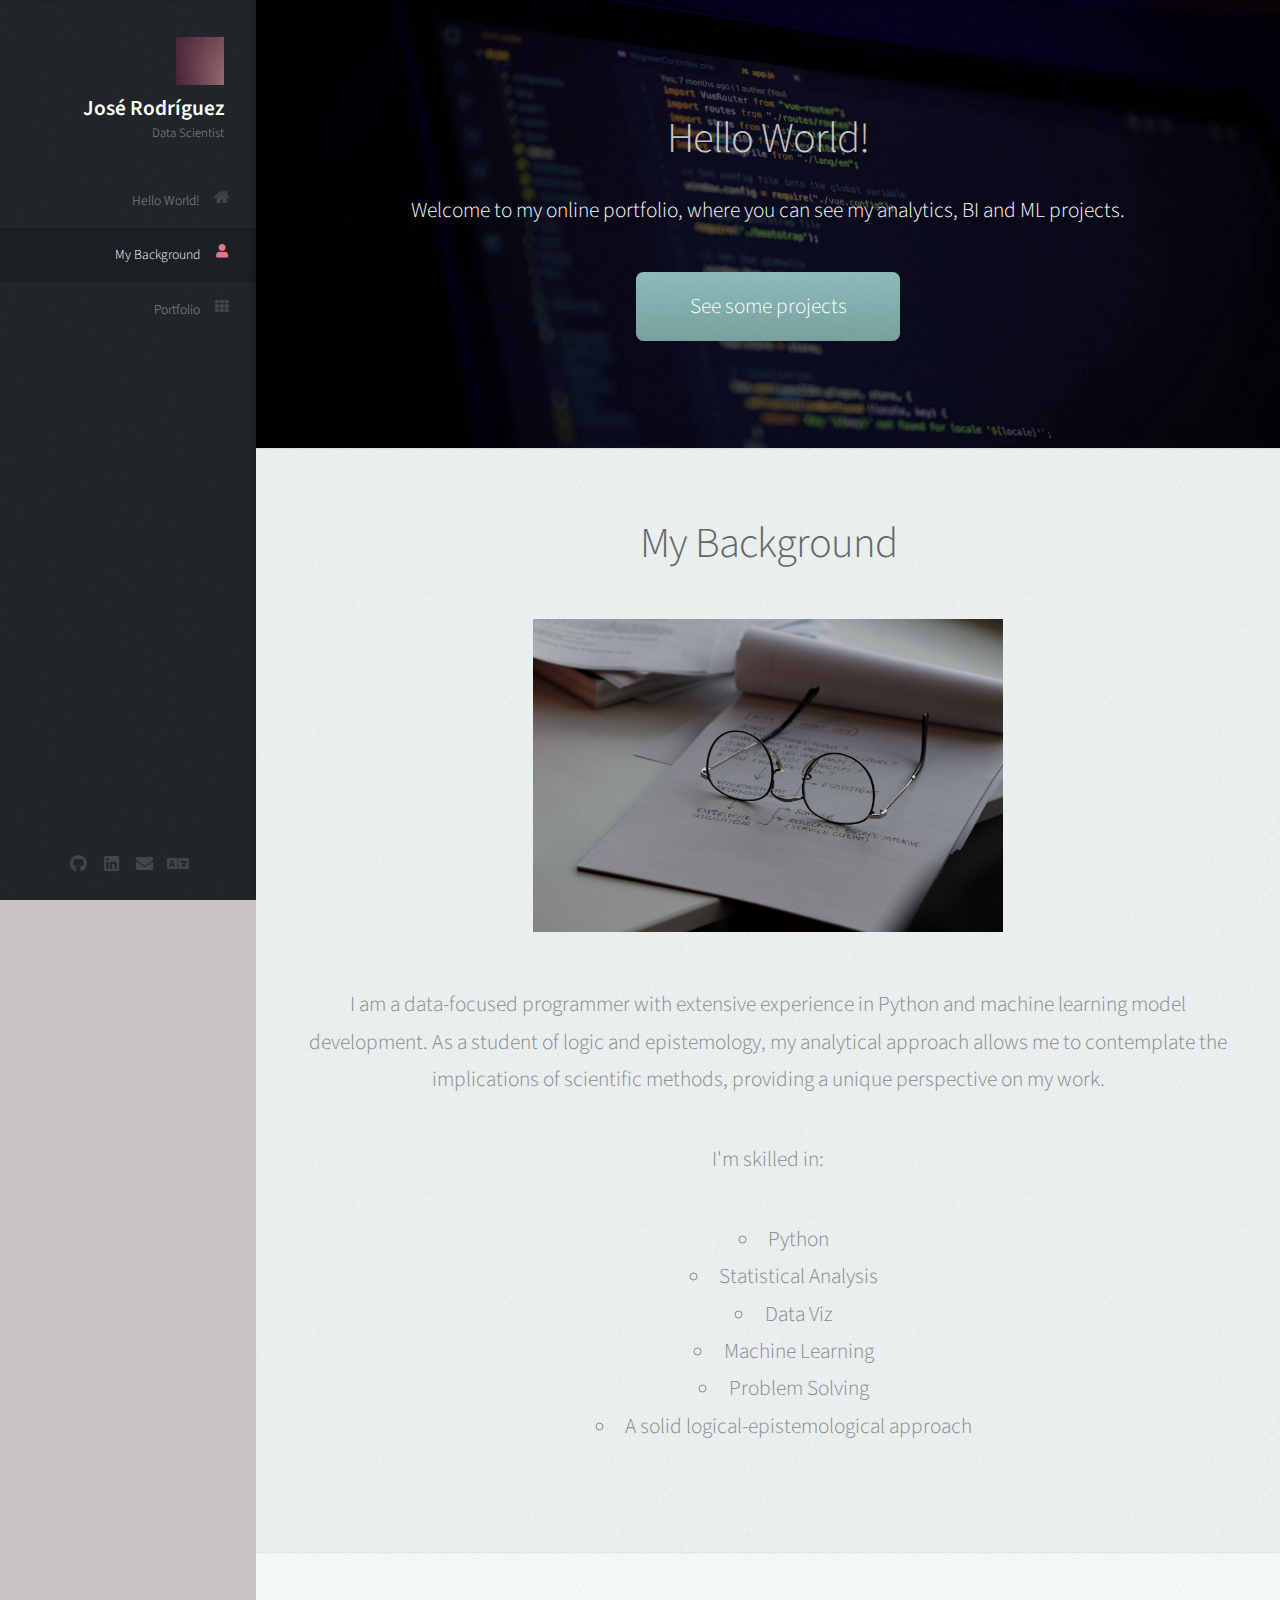
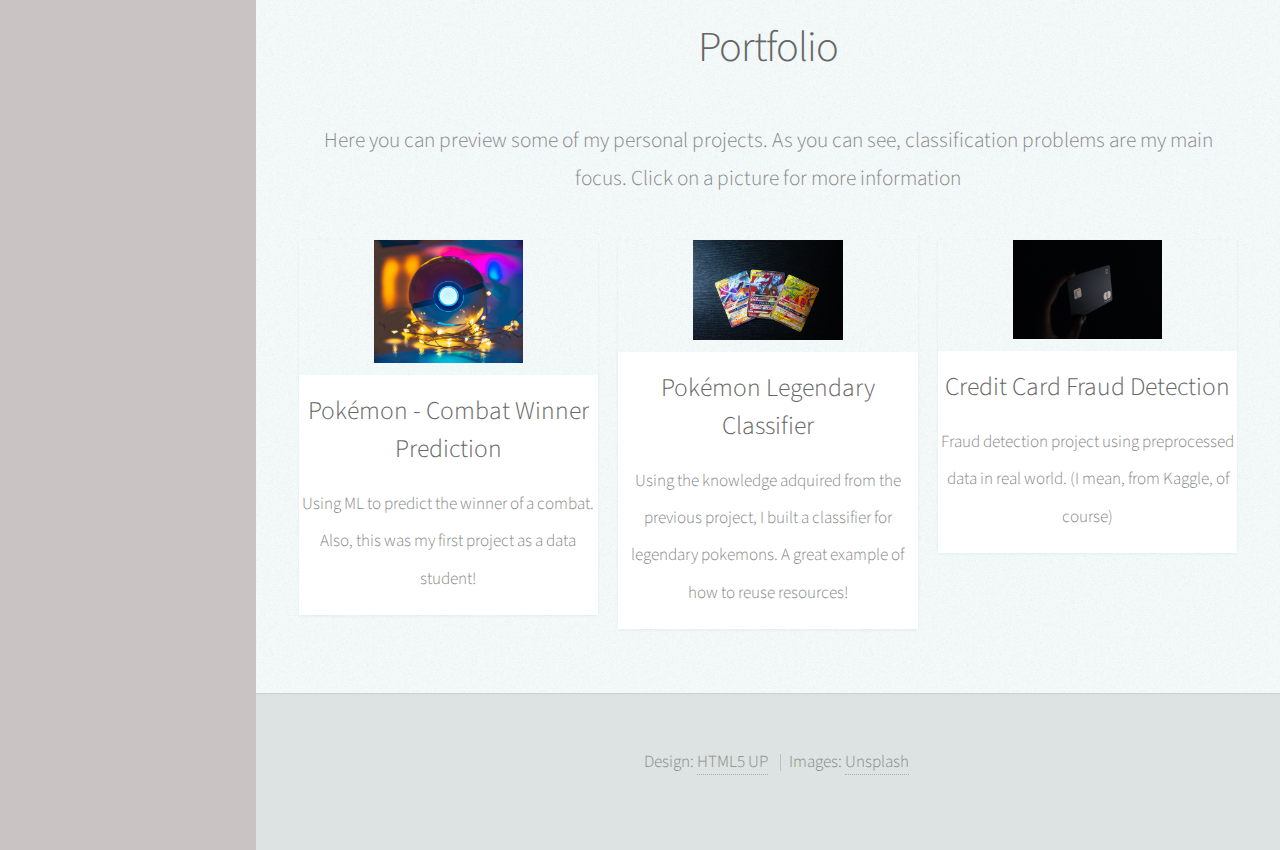
==== english.html @ ae266ce5 "Add files via upload" ====
<!DOCTYPE HTML>
<!--
	Prologue by HTML5 UP
	html5up.net | @ajlkn
	Free for personal and commercial use under the CCA 3.0 license (html5up.net/license)
-->
<html>
	<head>
		<title>My Data Science Portfolio<</title>
		<meta charset="utf-8" />
		<meta name="viewport" content="width=device-width, initial-scale=1, user-scalable=no" />
		<link rel="stylesheet" href="assets/css/main.css" />
	</head>
	<body class="is-preload">

		<!-- Header -->
			<div id="header">

				<div class="top">

					<!-- Logo -->
						<div id="logo">
							<span class="image avatar48"><img src="images/avatar.jpg" alt="" /></span>
							<h1 id="title">José Rodríguez</h1>
							<p>Data Scientist</p>
						</div>

					<!-- Nav -->
						<nav id="nav">
							<ul>
								<li><a href="#top" id="top-link"><span class="icon solid fa-home">Hello World!</span></a></li>
								<li><a href="#about" id="about-link"><span class="icon solid fa-user">My Background</span></a></li>
								<li><a href="#portfolio" id="portfolio-link"><span class="icon solid fa-th">Portfolio</span></a></li>
							</ul>
						</nav>

				</div>

				<div class="bottom">

					<!-- Social Icons -->
						<ul class="icons">
							<li><a href="https://github.com/GuntherFrager" class="icon brands fa-github"><span class="label">Github</span></a></li>
							<li><a href="https://www.linkedin.com/in/josearodriguezs/" class="icon brands fa-linkedin"><span class="label">LinkedIn</span></a></li>
							<li><a href="mailto:guntherfrager95@gmail.com" class="icon solid fa-envelope"><span class="label">Email</span></a></li>
							<li><a href="index.html" class="icon solid fa-language"><span class="label">Español</span></a></li>
						</ul>

				</div>

			</div>

		<!-- Main -->
			<div id="main">

				<!-- Intro -->
					<section id="top" class="one dark cover">
						<div class="container">

							<header>
								<h2 class="alt">Hello World!</h2>
								<p><strong>Welcome to my online portfolio, where you can see my analytics, BI and ML projects. </strong></p>
							</header>

							<footer>
								<a href="#portfolio" class="button scrolly">See some projects</a>
							</footer>

						</div>
					</section>

				<!-- About Me -->
					<section id="about" class="three">
						<div class="container">

							<header>
								<h2>My Background</h2>
							</header>

							<a href="#" class="image featured"><img src="images/pic08.jpg" alt="" /></a>

							<p>I am a data-focused programmer with extensive experience in Python and machine learning model development. As a student of logic and epistemology, my analytical approach allows me to contemplate the implications of scientific methods, providing a unique perspective on my work.</p>
							<p>I'm skilled in:</p>
							<ul>
								<li>Python</li>
								<li>Statistical Analysis</li>
								<li>Data Viz</li>
								<li>Machine Learning</li>
								<li>Problem Solving</li>
								<li>A solid logical-epistemological approach</li>
							</ul>

						</div>
					</section>

				<!-- Portfolio -->
				<section id="portfolio" class="two">
					<div class="container">

						<header>
							<h2>Portfolio</h2>
						</header>

						<p>Here you can preview some of my personal projects. As you can see, classification problems are my main focus. Click on a picture for more information</p>

						<div class="row">
							<div class="col-4 col-12-mobile">
								<article class="item">
									<a href="https://github.com/GuntherFrager/Pokemon_combat_winning_prediction/blob/main/Entrega%20final%20-%20Zelada%2C%20Caceres%20Miranda%2C%20Rodríguez%20Stabio.ipynb" class="image fit"><img src="images/pic01.jpg" alt="Combat Winner Prediction" /></a>
									<header>
										<h3><strong> Pokémon - Combat Winner Prediction</strong></h3>
										
										<p>Using ML to predict the winner of a combat. Also, this was my first project as a data student!</p>
									</header>
								</article>

							</div>
							<div class="col-4 col-12-mobile">
								<article class="item">
									<a href="https://github.com/GuntherFrager/Pokemon-Legendary_classifier/blob/main/Pokemon%20legendario%20-%20Predicción.ipynb" class="image fit"><img src="images/pic02.jpg" alt="Legendary Classifier" /></a>
									<header>
										<h3><b> Pokémon Legendary Classifier</b></h3>
										
										<p>Using the knowledge adquired from the previous project, I built a classifier for legendary pokemons. A great example of how to reuse resources!</p>
									</header>
								</article>
							</div>

							<div class="col-4 col-12-mobile">
								<article class="item">
									<a href="https://github.com/GuntherFrager/Fraud-prediction/blob/main/Fraude%20-%20Random%20Forest%20Classifier.ipynb" class="image fit"><img src="images/pic03.jpg" alt="" /></a>
									<header>
										<h3><b> Credit Card Fraud Detection</b></h3>
										
										<p>Fraud detection project using preprocessed data in real world. (I mean, from Kaggle, of course)</p>
									</header>
								</article>
							</div>
						</div>

					</div>
				</section>
				

			</div>

		<!-- Footer -->
			<div id="footer">

				<!-- Copyright -->
					<ul class="copyright">
						<li>Design: <a href="http://html5up.net">HTML5 UP</a></li>
						<li>Images: <a href="https://unsplash.com/es">Unsplash</a></li>
					</ul>

			</div>

		<!-- Scripts -->
			<script src="assets/js/jquery.min.js"></script>
			<script src="assets/js/jquery.scrolly.min.js"></script>
			<script src="assets/js/jquery.scrollex.min.js"></script>
			<script src="assets/js/browser.min.js"></script>
			<script src="assets/js/breakpoints.min.js"></script>
			<script src="assets/js/util.js"></script>
			<script src="assets/js/main.js"></script>

	</body>
</html>
---- assets/css/main.css ----
@import url("fontawesome-all.min.css");
@import url("https://fonts.googleapis.com/css?family=Source+Sans+Pro:300,300italic,400,600");

/*
	Prologue by HTML5 UP
	html5up.net | @ajlkn
	Free for personal and commercial use under the CCA 3.0 license (html5up.net/license)
*/

html, body, div, span, applet, object,
iframe, h1, h2, h3, h4, h5, h6, p, blockquote,
pre, a, abbr, acronym, address, big, cite,
code, del, dfn, em, img, ins, kbd, q, s, samp,
small, strike, strong, sub, sup, tt, var, b,
u, i, center, dl, dt, dd, ol, ul, li, fieldset,
form, label, legend, table, caption, tbody,
tfoot, thead, tr, th, td, article, aside,
canvas, details, embed, figure, figcaption,
footer, header, hgroup, menu, nav, output, ruby,
section, summary, time, mark, audio, video {
	margin: 0;
	padding: 0;
	border: 0;
	font-size: 100%;
	font: inherit;
	vertical-align: baseline;}

article, aside, details, figcaption, figure,
footer, header, hgroup, menu, nav, section {
	display: block;}

body {
	line-height: 1;
}

ol, ul {
	list-style: none;
}

blockquote, q {
	quotes: none;
}

	blockquote:before, blockquote:after, q:before, q:after {
		content: '';
		content: none;
	}

table {
	border-collapse: collapse;
	border-spacing: 0;
}

body {
	-webkit-text-size-adjust: none;
}

mark {
	background-color: transparent;
	color: inherit;
}

input::-moz-focus-inner {
	border: 0;
	padding: 0;
}

input, select, textarea {
	-moz-appearance: none;
	-webkit-appearance: none;
	-ms-appearance: none;
	appearance: none;
}

/* Basic */

	html {
		box-sizing: border-box;
	}

	*, *:before, *:after {
		box-sizing: inherit;
	}

	body {
		background: #cac3c3;
		font-family: 'Source Sans Pro', sans-serif;
		font-size: 19pt;
		font-weight: 300;
		line-height: 1.75em;
		color: #888;
	}

		body.is-preload *, body.is-preload *:before, body.is-preload *:after {
			-moz-animation: none !important;
			-webkit-animation: none !important;
			-ms-animation: none !important;
			animation: none !important;
			-moz-transition: none !important;
			-webkit-transition: none !important;
			-ms-transition: none !important;
			transition: none !important;
		}

	input, textarea, select {
		font-family: 'Source Sans Pro', sans-serif;
		font-size: 19pt;
		font-weight: 300;
		line-height: 1.75em;
		color: #888;
	}

	h1, h2, h3, h4, h5, h6 {
		font-weight: 300;
		color: #666;
		line-height: 1.5em;
	}

	h1 a, h2 a, h3 a, h4 a, h5 a, h6 a {
		color: inherit;
		text-decoration: none;
	}

		h1 a strong, h2 a strong, h3 a strong, h4 a strong, h5 a strong, h6 a strong {
			color: #333;
		}

	h2 {
		font-size: 2em;
		letter-spacing: -1px;
	}

		h2.alt {
			color: #888;
		}

			h2.alt strong {
				color: #666;
			}

	h3 {
		font-size: 1.5em;
	}

	header {
		margin: 0 0 2em 0;
	}

		header > p {
			margin: 1em 0 0 0;
		}

	footer {
		margin: 2em 0 0 0;
	}

	strong, b {
		font-weight: 300;
		color: #666;
	}

	em, i {
		font-style: italic;
	}

	a {
		text-decoration: none;
		color: inherit;
		border-bottom: dotted 1px rgba(128, 128, 128, 0.5);
		-moz-transition: color 0.35s ease-in-out, border-bottom-color 0.35s ease-in-out;
		-webkit-transition: color 0.35s ease-in-out, border-bottom-color 0.35s ease-in-out;
		-ms-transition: color 0.35s ease-in-out, border-bottom-color 0.35s ease-in-out;
		transition: color 0.35s ease-in-out, border-bottom-color 0.35s ease-in-out;
		outline: 0;
	}

		a:hover {
			color: #E27689;
			border-bottom-color: rgba(255, 255, 255, 0);
		}

	sub {
		position: relative;
		top: 0.5em;
		font-size: 0.8em;
	}

	sup {
		position: relative;
		top: -0.5em;
		font-size: 0.8em;
	}

	hr {
		border: 0;
		border-top: solid 1px #ddd;
	}

	blockquote {
		border-left: solid 0.5em #ddd;
		padding: 1em 0 1em 2em;
		font-style: italic;
	}

	p, ul, ol, dl, table {
		margin-bottom: 2em;
	}

	br.clear {
		clear: both;
	}

/* Container */

	.container {
		margin: 0 auto;
		max-width: 100%;
		width: 1400px;
	}

		@media screen and (min-width: 961px) and (max-width: 1880px) {

			.container {
				width: 1200px;
			}

		}

		@media screen and (min-width: 961px) and (max-width: 1620px) {

			.container {
				width: 960px;
			}

		}

		@media screen and (min-width: 961px) and (max-width: 1320px) {

			.container {
				width: 100%;
			}

		}

		@media screen and (max-width: 960px) {

			.container {
				width: 100%;
			}

		}

		@media screen and (max-width: 736px) {

			.container {
				width: 100%;
			}

		}

/* Row */

	.row {
		display: flex;
		flex-wrap: wrap;
		box-sizing: border-box;
		align-items: stretch;
	}

		.row > * {
			box-sizing: border-box;
		}

		.row.gtr-uniform > * > :last-child {
			margin-bottom: 0;
		}

		.row.aln-left {
			justify-content: flex-start;
		}

		.row.aln-center {
			justify-content: center;
		}

		.row.aln-right {
			justify-content: flex-end;
		}

		.row.aln-top {
			align-items: flex-start;
		}

		.row.aln-middle {
			align-items: center;
		}

		.row.aln-bottom {
			align-items: flex-end;
		}

		.row > .imp {
			order: -1;
		}

		.row > .col-1 {
			width: 8.33333%;
		}

		.row > .off-1 {
			margin-left: 8.33333%;
		}

		.row > .col-2 {
			width: 16.66667%;
		}

		.row > .off-2 {
			margin-left: 16.66667%;
		}

		.row > .col-3 {
			width: 25%;
		}

		.row > .off-3 {
			margin-left: 25%;
		}

		.row > .col-4 {
			width: 33.33333%;
		}

		.row > .off-4 {
			margin-left: 33.33333%;
		}

		.row > .col-5 {
			width: 41.66667%;
		}

		.row > .off-5 {
			margin-left: 41.66667%;
		}

		.row > .col-6 {
			width: 50%;
		}

		.row > .off-6 {
			margin-left: 50%;
		}

		.row > .col-7 {
			width: 58.33333%;
		}

		.row > .off-7 {
			margin-left: 58.33333%;
		}

		.row > .col-8 {
			width: 66.66667%;
		}

		.row > .off-8 {
			margin-left: 66.66667%;
		}

		.row > .col-9 {
			width: 75%;
		}

		.row > .off-9 {
			margin-left: 75%;
		}

		.row > .col-10 {
			width: 83.33333%;
		}

		.row > .off-10 {
			margin-left: 83.33333%;
		}

		.row > .col-11 {
			width: 91.66667%;
		}

		.row > .off-11 {
			margin-left: 91.66667%;
		}

		.row > .col-12 {
			width: 100%;
		}

		.row > .off-12 {
			margin-left: 100%;
		}

		.row.gtr-0 {
			margin-top: 0px;
			margin-left: 0px;
		}

			.row.gtr-0 > * {
				padding: 0px 0 0 0px;
			}

			.row.gtr-0.gtr-uniform {
				margin-top: 0px;
			}

				.row.gtr-0.gtr-uniform > * {
					padding-top: 0px;
				}

		.row.gtr-25 {
			margin-top: -10px;
			margin-left: -10px;
		}

			.row.gtr-25 > * {
				padding: 10px 0 0 10px;
			}

			.row.gtr-25.gtr-uniform {
				margin-top: -10px;
			}

				.row.gtr-25.gtr-uniform > * {
					padding-top: 10px;
				}

		.row.gtr-50 {
			margin-top: -20px;
			margin-left: -20px;
		}

			.row.gtr-50 > * {
				padding: 20px 0 0 20px;
			}

			.row.gtr-50.gtr-uniform {
				margin-top: -20px;
			}

				.row.gtr-50.gtr-uniform > * {
					padding-top: 20px;
				}

		.row {
			margin-top: -40px;
			margin-left: -40px;
		}

			.row > * {
				padding: 40px 0 0 40px;
			}

			.row.gtr-uniform {
				margin-top: -40px;
			}

				.row.gtr-uniform > * {
					padding-top: 40px;
				}

		.row.gtr-150 {
			margin-top: -60px;
			margin-left: -60px;
		}

			.row.gtr-150 > * {
				padding: 60px 0 0 60px;
			}

			.row.gtr-150.gtr-uniform {
				margin-top: -60px;
			}

				.row.gtr-150.gtr-uniform > * {
					padding-top: 60px;
				}

		.row.gtr-200 {
			margin-top: -80px;
			margin-left: -80px;
		}

			.row.gtr-200 > * {
				padding: 80px 0 0 80px;
			}

			.row.gtr-200.gtr-uniform {
				margin-top: -80px;
			}

				.row.gtr-200.gtr-uniform > * {
					padding-top: 80px;
				}

		@media screen and (min-width: 961px) and (max-width: 1880px) {

			.row {
				display: flex;
				flex-wrap: wrap;
				box-sizing: border-box;
				align-items: stretch;
			}

				.row > * {
					box-sizing: border-box;
				}

				.row.gtr-uniform > * > :last-child {
					margin-bottom: 0;
				}

				.row.aln-left {
					justify-content: flex-start;
				}

				.row.aln-center {
					justify-content: center;
				}

				.row.aln-right {
					justify-content: flex-end;
				}

				.row.aln-top {
					align-items: flex-start;
				}

				.row.aln-middle {
					align-items: center;
				}

				.row.aln-bottom {
					align-items: flex-end;
				}

				.row > .imp-wide {
					order: -1;
				}

				.row > .col-1-wide {
					width: 8.33333%;
				}

				.row > .off-1-wide {
					margin-left: 8.33333%;
				}

				.row > .col-2-wide {
					width: 16.66667%;
				}

				.row > .off-2-wide {
					margin-left: 16.66667%;
				}

				.row > .col-3-wide {
					width: 25%;
				}

				.row > .off-3-wide {
					margin-left: 25%;
				}

				.row > .col-4-wide {
					width: 33.33333%;
				}

				.row > .off-4-wide {
					margin-left: 33.33333%;
				}

				.row > .col-5-wide {
					width: 41.66667%;
				}

				.row > .off-5-wide {
					margin-left: 41.66667%;
				}

				.row > .col-6-wide {
					width: 50%;
				}

				.row > .off-6-wide {
					margin-left: 50%;
				}

				.row > .col-7-wide {
					width: 58.33333%;
				}

				.row > .off-7-wide {
					margin-left: 58.33333%;
				}

				.row > .col-8-wide {
					width: 66.66667%;
				}

				.row > .off-8-wide {
					margin-left: 66.66667%;
				}

				.row > .col-9-wide {
					width: 75%;
				}

				.row > .off-9-wide {
					margin-left: 75%;
				}

				.row > .col-10-wide {
					width: 83.33333%;
				}

				.row > .off-10-wide {
					margin-left: 83.33333%;
				}

				.row > .col-11-wide {
					width: 91.66667%;
				}

				.row > .off-11-wide {
					margin-left: 91.66667%;
				}

				.row > .col-12-wide {
					width: 100%;
				}

				.row > .off-12-wide {
					margin-left: 100%;
				}

				.row.gtr-0 {
					margin-top: 0px;
					margin-left: 0px;
				}

					.row.gtr-0 > * {
						padding: 0px 0 0 0px;
					}

					.row.gtr-0.gtr-uniform {
						margin-top: 0px;
					}

						.row.gtr-0.gtr-uniform > * {
							padding-top: 0px;
						}

				.row.gtr-25 {
					margin-top: -10px;
					margin-left: -10px;
				}

					.row.gtr-25 > * {
						padding: 10px 0 0 10px;
					}

					.row.gtr-25.gtr-uniform {
						margin-top: -10px;
					}

						.row.gtr-25.gtr-uniform > * {
							padding-top: 10px;
						}

				.row.gtr-50 {
					margin-top: -20px;
					margin-left: -20px;
				}

					.row.gtr-50 > * {
						padding: 20px 0 0 20px;
					}

					.row.gtr-50.gtr-uniform {
						margin-top: -20px;
					}

						.row.gtr-50.gtr-uniform > * {
							padding-top: 20px;
						}

				.row {
					margin-top: -40px;
					margin-left: -40px;
				}

					.row > * {
						padding: 40px 0 0 40px;
					}

					.row.gtr-uniform {
						margin-top: -40px;
					}

						.row.gtr-uniform > * {
							padding-top: 40px;
						}

				.row.gtr-150 {
					margin-top: -60px;
					margin-left: -60px;
				}

					.row.gtr-150 > * {
						padding: 60px 0 0 60px;
					}

					.row.gtr-150.gtr-uniform {
						margin-top: -60px;
					}

						.row.gtr-150.gtr-uniform > * {
							padding-top: 60px;
						}

				.row.gtr-200 {
					margin-top: -80px;
					margin-left: -80px;
				}

					.row.gtr-200 > * {
						padding: 80px 0 0 80px;
					}

					.row.gtr-200.gtr-uniform {
						margin-top: -80px;
					}

						.row.gtr-200.gtr-uniform > * {
							padding-top: 80px;
						}

		}

		@media screen and (min-width: 961px) and (max-width: 1620px) {

			.row {
				display: flex;
				flex-wrap: wrap;
				box-sizing: border-box;
				align-items: stretch;
			}

				.row > * {
					box-sizing: border-box;
				}

				.row.gtr-uniform > * > :last-child {
					margin-bottom: 0;
				}

				.row.aln-left {
					justify-content: flex-start;
				}

				.row.aln-center {
					justify-content: center;
				}

				.row.aln-right {
					justify-content: flex-end;
				}

				.row.aln-top {
					align-items: flex-start;
				}

				.row.aln-middle {
					align-items: center;
				}

				.row.aln-bottom {
					align-items: flex-end;
				}

				.row > .imp-normal {
					order: -1;
				}

				.row > .col-1-normal {
					width: 8.33333%;
				}

				.row > .off-1-normal {
					margin-left: 8.33333%;
				}

				.row > .col-2-normal {
					width: 16.66667%;
				}

				.row > .off-2-normal {
					margin-left: 16.66667%;
				}

				.row > .col-3-normal {
					width: 25%;
				}

				.row > .off-3-normal {
					margin-left: 25%;
				}

				.row > .col-4-normal {
					width: 33.33333%;
				}

				.row > .off-4-normal {
					margin-left: 33.33333%;
				}

				.row > .col-5-normal {
					width: 41.66667%;
				}

				.row > .off-5-normal {
					margin-left: 41.66667%;
				}

				.row > .col-6-normal {
					width: 50%;
				}

				.row > .off-6-normal {
					margin-left: 50%;
				}

				.row > .col-7-normal {
					width: 58.33333%;
				}

				.row > .off-7-normal {
					margin-left: 58.33333%;
				}

				.row > .col-8-normal {
					width: 66.66667%;
				}

				.row > .off-8-normal {
					margin-left: 66.66667%;
				}

				.row > .col-9-normal {
					width: 75%;
				}

				.row > .off-9-normal {
					margin-left: 75%;
				}

				.row > .col-10-normal {
					width: 83.33333%;
				}

				.row > .off-10-normal {
					margin-left: 83.33333%;
				}

				.row > .col-11-normal {
					width: 91.66667%;
				}

				.row > .off-11-normal {
					margin-left: 91.66667%;
				}

				.row > .col-12-normal {
					width: 100%;
				}

				.row > .off-12-normal {
					margin-left: 100%;
				}

				.row.gtr-0 {
					margin-top: 0px;
					margin-left: 0px;
				}

					.row.gtr-0 > * {
						padding: 0px 0 0 0px;
					}

					.row.gtr-0.gtr-uniform {
						margin-top: 0px;
					}

						.row.gtr-0.gtr-uniform > * {
							padding-top: 0px;
						}

				.row.gtr-25 {
					margin-top: -10px;
					margin-left: -10px;
				}

					.row.gtr-25 > * {
						padding: 10px 0 0 10px;
					}

					.row.gtr-25.gtr-uniform {
						margin-top: -10px;
					}

						.row.gtr-25.gtr-uniform > * {
							padding-top: 10px;
						}

				.row.gtr-50 {
					margin-top: -20px;
					margin-left: -20px;
				}

					.row.gtr-50 > * {
						padding: 20px 0 0 20px;
					}

					.row.gtr-50.gtr-uniform {
						margin-top: -20px;
					}

						.row.gtr-50.gtr-uniform > * {
							padding-top: 20px;
						}

				.row {
					margin-top: -40px;
					margin-left: -40px;
				}

					.row > * {
						padding: 40px 0 0 40px;
					}

					.row.gtr-uniform {
						margin-top: -40px;
					}

						.row.gtr-uniform > * {
							padding-top: 40px;
						}

				.row.gtr-150 {
					margin-top: -60px;
					margin-left: -60px;
				}

					.row.gtr-150 > * {
						padding: 60px 0 0 60px;
					}

					.row.gtr-150.gtr-uniform {
						margin-top: -60px;
					}

						.row.gtr-150.gtr-uniform > * {
							padding-top: 60px;
						}

				.row.gtr-200 {
					margin-top: -80px;
					margin-left: -80px;
				}

					.row.gtr-200 > * {
						padding: 80px 0 0 80px;
					}

					.row.gtr-200.gtr-uniform {
						margin-top: -80px;
					}

						.row.gtr-200.gtr-uniform > * {
							padding-top: 80px;
						}

		}

		@media screen and (min-width: 961px) and (max-width: 1320px) {

			.row {
				display: flex;
				flex-wrap: wrap;
				box-sizing: border-box;
				align-items: stretch;
			}

				.row > * {
					box-sizing: border-box;
				}

				.row.gtr-uniform > * > :last-child {
					margin-bottom: 0;
				}

				.row.aln-left {
					justify-content: flex-start;
				}

				.row.aln-center {
					justify-content: center;
				}

				.row.aln-right {
					justify-content: flex-end;
				}

				.row.aln-top {
					align-items: flex-start;
				}

				.row.aln-middle {
					align-items: center;
				}

				.row.aln-bottom {
					align-items: flex-end;
				}

				.row > .imp-narrow {
					order: -1;
				}

				.row > .col-1-narrow {
					width: 8.33333%;
				}

				.row > .off-1-narrow {
					margin-left: 8.33333%;
				}

				.row > .col-2-narrow {
					width: 16.66667%;
				}

				.row > .off-2-narrow {
					margin-left: 16.66667%;
				}

				.row > .col-3-narrow {
					width: 25%;
				}

				.row > .off-3-narrow {
					margin-left: 25%;
				}

				.row > .col-4-narrow {
					width: 33.33333%;
				}

				.row > .off-4-narrow {
					margin-left: 33.33333%;
				}

				.row > .col-5-narrow {
					width: 41.66667%;
				}

				.row > .off-5-narrow {
					margin-left: 41.66667%;
				}

				.row > .col-6-narrow {
					width: 50%;
				}

				.row > .off-6-narrow {
					margin-left: 50%;
				}

				.row > .col-7-narrow {
					width: 58.33333%;
				}

				.row > .off-7-narrow {
					margin-left: 58.33333%;
				}

				.row > .col-8-narrow {
					width: 66.66667%;
				}

				.row > .off-8-narrow {
					margin-left: 66.66667%;
				}

				.row > .col-9-narrow {
					width: 75%;
				}

				.row > .off-9-narrow {
					margin-left: 75%;
				}

				.row > .col-10-narrow {
					width: 83.33333%;
				}

				.row > .off-10-narrow {
					margin-left: 83.33333%;
				}

				.row > .col-11-narrow {
					width: 91.66667%;
				}

				.row > .off-11-narrow {
					margin-left: 91.66667%;
				}

				.row > .col-12-narrow {
					width: 100%;
				}

				.row > .off-12-narrow {
					margin-left: 100%;
				}

				.row.gtr-0 {
					margin-top: 0px;
					margin-left: 0px;
				}

					.row.gtr-0 > * {
						padding: 0px 0 0 0px;
					}

					.row.gtr-0.gtr-uniform {
						margin-top: 0px;
					}

						.row.gtr-0.gtr-uniform > * {
							padding-top: 0px;
						}

				.row.gtr-25 {
					margin-top: -5px;
					margin-left: -5px;
				}

					.row.gtr-25 > * {
						padding: 5px 0 0 5px;
					}

					.row.gtr-25.gtr-uniform {
						margin-top: -5px;
					}

						.row.gtr-25.gtr-uniform > * {
							padding-top: 5px;
						}

				.row.gtr-50 {
					margin-top: -10px;
					margin-left: -10px;
				}

					.row.gtr-50 > * {
						padding: 10px 0 0 10px;
					}

					.row.gtr-50.gtr-uniform {
						margin-top: -10px;
					}

						.row.gtr-50.gtr-uniform > * {
							padding-top: 10px;
						}

				.row {
					margin-top: -20px;
					margin-left: -20px;
				}

					.row > * {
						padding: 20px 0 0 20px;
					}

					.row.gtr-uniform {
						margin-top: -20px;
					}

						.row.gtr-uniform > * {
							padding-top: 20px;
						}

				.row.gtr-150 {
					margin-top: -30px;
					margin-left: -30px;
				}

					.row.gtr-150 > * {
						padding: 30px 0 0 30px;
					}

					.row.gtr-150.gtr-uniform {
						margin-top: -30px;
					}

						.row.gtr-150.gtr-uniform > * {
							padding-top: 30px;
						}

				.row.gtr-200 {
					margin-top: -40px;
					margin-left: -40px;
				}

					.row.gtr-200 > * {
						padding: 40px 0 0 40px;
					}

					.row.gtr-200.gtr-uniform {
						margin-top: -40px;
					}

						.row.gtr-200.gtr-uniform > * {
							padding-top: 40px;
						}

		}

		@media screen and (max-width: 960px) {

			.row {
				display: flex;
				flex-wrap: wrap;
				box-sizing: border-box;
				align-items: stretch;
			}

				.row > * {
					box-sizing: border-box;
				}

				.row.gtr-uniform > * > :last-child {
					margin-bottom: 0;
				}

				.row.aln-left {
					justify-content: flex-start;
				}

				.row.aln-center {
					justify-content: center;
				}

				.row.aln-right {
					justify-content: flex-end;
				}

				.row.aln-top {
					align-items: flex-start;
				}

				.row.aln-middle {
					align-items: center;
				}

				.row.aln-bottom {
					align-items: flex-end;
				}

				.row > .imp-narrower {
					order: -1;
				}

				.row > .col-1-narrower {
					width: 8.33333%;
				}

				.row > .off-1-narrower {
					margin-left: 8.33333%;
				}

				.row > .col-2-narrower {
					width: 16.66667%;
				}

				.row > .off-2-narrower {
					margin-left: 16.66667%;
				}

				.row > .col-3-narrower {
					width: 25%;
				}

				.row > .off-3-narrower {
					margin-left: 25%;
				}

				.row > .col-4-narrower {
					width: 33.33333%;
				}

				.row > .off-4-narrower {
					margin-left: 33.33333%;
				}

				.row > .col-5-narrower {
					width: 41.66667%;
				}

				.row > .off-5-narrower {
					margin-left: 41.66667%;
				}

				.row > .col-6-narrower {
					width: 50%;
				}

				.row > .off-6-narrower {
					margin-left: 50%;
				}

				.row > .col-7-narrower {
					width: 58.33333%;
				}

				.row > .off-7-narrower {
					margin-left: 58.33333%;
				}

				.row > .col-8-narrower {
					width: 66.66667%;
				}

				.row > .off-8-narrower {
					margin-left: 66.66667%;
				}

				.row > .col-9-narrower {
					width: 75%;
				}

				.row > .off-9-narrower {
					margin-left: 75%;
				}

				.row > .col-10-narrower {
					width: 83.33333%;
				}

				.row > .off-10-narrower {
					margin-left: 83.33333%;
				}

				.row > .col-11-narrower {
					width: 91.66667%;
				}

				.row > .off-11-narrower {
					margin-left: 91.66667%;
				}

				.row > .col-12-narrower {
					width: 100%;
				}

				.row > .off-12-narrower {
					margin-left: 100%;
				}

				.row.gtr-0 {
					margin-top: 0px;
					margin-left: 0px;
				}

					.row.gtr-0 > * {
						padding: 0px 0 0 0px;
					}

					.row.gtr-0.gtr-uniform {
						margin-top: 0px;
					}

						.row.gtr-0.gtr-uniform > * {
							padding-top: 0px;
						}

				.row.gtr-25 {
					margin-top: -5px;
					margin-left: -5px;
				}

					.row.gtr-25 > * {
						padding: 5px 0 0 5px;
					}

					.row.gtr-25.gtr-uniform {
						margin-top: -5px;
					}

						.row.gtr-25.gtr-uniform > * {
							padding-top: 5px;
						}

				.row.gtr-50 {
					margin-top: -10px;
					margin-left: -10px;
				}

					.row.gtr-50 > * {
						padding: 10px 0 0 10px;
					}

					.row.gtr-50.gtr-uniform {
						margin-top: -10px;
					}

						.row.gtr-50.gtr-uniform > * {
							padding-top: 10px;
						}

				.row {
					margin-top: -20px;
					margin-left: -20px;
				}

					.row > * {
						padding: 20px 0 0 20px;
					}

					.row.gtr-uniform {
						margin-top: -20px;
					}

						.row.gtr-uniform > * {
							padding-top: 20px;
						}

				.row.gtr-150 {
					margin-top: -30px;
					margin-left: -30px;
				}

					.row.gtr-150 > * {
						padding: 30px 0 0 30px;
					}

					.row.gtr-150.gtr-uniform {
						margin-top: -30px;
					}

						.row.gtr-150.gtr-uniform > * {
							padding-top: 30px;
						}

				.row.gtr-200 {
					margin-top: -40px;
					margin-left: -40px;
				}

					.row.gtr-200 > * {
						padding: 40px 0 0 40px;
					}

					.row.gtr-200.gtr-uniform {
						margin-top: -40px;
					}

						.row.gtr-200.gtr-uniform > * {
							padding-top: 40px;
						}

		}

		@media screen and (max-width: 736px) {

			.row {
				display: flex;
				flex-wrap: wrap;
				box-sizing: border-box;
				align-items: stretch;
			}

				.row > * {
					box-sizing: border-box;
				}

				.row.gtr-uniform > * > :last-child {
					margin-bottom: 0;
				}

				.row.aln-left {
					justify-content: flex-start;
				}

				.row.aln-center {
					justify-content: center;
				}

				.row.aln-right {
					justify-content: flex-end;
				}

				.row.aln-top {
					align-items: flex-start;
				}

				.row.aln-middle {
					align-items: center;
				}

				.row.aln-bottom {
					align-items: flex-end;
				}

				.row > .imp-mobile {
					order: -1;
				}

				.row > .col-1-mobile {
					width: 8.33333%;
				}

				.row > .off-1-mobile {
					margin-left: 8.33333%;
				}

				.row > .col-2-mobile {
					width: 16.66667%;
				}

				.row > .off-2-mobile {
					margin-left: 16.66667%;
				}

				.row > .col-3-mobile {
					width: 25%;
				}

				.row > .off-3-mobile {
					margin-left: 25%;
				}

				.row > .col-4-mobile {
					width: 33.33333%;
				}

				.row > .off-4-mobile {
					margin-left: 33.33333%;
				}

				.row > .col-5-mobile {
					width: 41.66667%;
				}

				.row > .off-5-mobile {
					margin-left: 41.66667%;
				}

				.row > .col-6-mobile {
					width: 50%;
				}

				.row > .off-6-mobile {
					margin-left: 50%;
				}

				.row > .col-7-mobile {
					width: 58.33333%;
				}

				.row > .off-7-mobile {
					margin-left: 58.33333%;
				}

				.row > .col-8-mobile {
					width: 66.66667%;
				}

				.row > .off-8-mobile {
					margin-left: 66.66667%;
				}

				.row > .col-9-mobile {
					width: 75%;
				}

				.row > .off-9-mobile {
					margin-left: 75%;
				}

				.row > .col-10-mobile {
					width: 83.33333%;
				}

				.row > .off-10-mobile {
					margin-left: 83.33333%;
				}

				.row > .col-11-mobile {
					width: 91.66667%;
				}

				.row > .off-11-mobile {
					margin-left: 91.66667%;
				}

				.row > .col-12-mobile {
					width: 100%;
				}

				.row > .off-12-mobile {
					margin-left: 100%;
				}

				.row.gtr-0 {
					margin-top: 0px;
					margin-left: 0px;
				}

					.row.gtr-0 > * {
						padding: 0px 0 0 0px;
					}

					.row.gtr-0.gtr-uniform {
						margin-top: 0px;
					}

						.row.gtr-0.gtr-uniform > * {
							padding-top: 0px;
						}

				.row.gtr-25 {
					margin-top: -5px;
					margin-left: -5px;
				}

					.row.gtr-25 > * {
						padding: 5px 0 0 5px;
					}

					.row.gtr-25.gtr-uniform {
						margin-top: -5px;
					}

						.row.gtr-25.gtr-uniform > * {
							padding-top: 5px;
						}

				.row.gtr-50 {
					margin-top: -10px;
					margin-left: -10px;
				}

					.row.gtr-50 > * {
						padding: 10px 0 0 10px;
					}

					.row.gtr-50.gtr-uniform {
						margin-top: -10px;
					}

						.row.gtr-50.gtr-uniform > * {
							padding-top: 10px;
						}

				.row {
					margin-top: -20px;
					margin-left: -20px;
				}

					.row > * {
						padding: 20px 0 0 20px;
					}

					.row.gtr-uniform {
						margin-top: -20px;
					}

						.row.gtr-uniform > * {
							padding-top: 20px;
						}

				.row.gtr-150 {
					margin-top: -30px;
					margin-left: -30px;
				}

					.row.gtr-150 > * {
						padding: 30px 0 0 30px;
					}

					.row.gtr-150.gtr-uniform {
						margin-top: -30px;
					}

						.row.gtr-150.gtr-uniform > * {
							padding-top: 30px;
						}

				.row.gtr-200 {
					margin-top: -40px;
					margin-left: -40px;
				}

					.row.gtr-200 > * {
						padding: 40px 0 0 40px;
					}

					.row.gtr-200.gtr-uniform {
						margin-top: -40px;
					}

						.row.gtr-200.gtr-uniform > * {
							padding-top: 40px;
						}

		}

/* Sections/Article */

	section, article {
		margin-bottom: 3em;
	}

		section > :last-child,
		section > .container, section:last-child, article > :last-child,
		article > .container, article:last-child {
			margin-bottom: 0;
		}

		.row > section, .row > article {
			margin-bottom: 0;
		}

/* Image */

	.image {
		display: inline-block;
		border: 0;
	}

		.image img {
			align-items: center;
			justify-content: center;
			width: 50%;
		}

		.image.avatar48 {
			width: 48px;
			height: 48px;
			background: #f00;
		}

			.image.avatar48 img {
				width: 48px;
				height: 48px;
			}

		.image.fit {
			display: block;
			width: 100%;
		}

		.image.featured {
			display: block;
			width: 100%;
			margin: 0 0 2em 0;
		}

		.image.left {
			float: left;
			margin: 0 2em 2em 0;
		}

		.image.centered {
			display: block;
			margin: 0 0 2em 0;
		}

			.image.centered img {
				margin: 0 auto;
				width: auto;
			}

/* List */

	ul {
		list-style-type: circle;
		padding-left: 1em;
		list-style-position: inside;
	}

		ul li {
			padding-left: 0.5em;
		}

	ol {
		list-style: decimal;
		padding-left: 1.25em;
	}

		ol li {
			padding-left: 0.25em;
		}

/* Icons */

	ul.icons {
		cursor: default;
		list-style: none;
		padding-left: 0;
	}

		ul.icons li {
			display: inline-block;
			padding-left: 0;
		}

		ul.icons a {
			display: inline-block;
			width: 2em;
			height: 2em;
			line-height: 2em;
			text-align: center;
			border: 0;
		}

/* Form */

	form label {
		display: block;
		text-align: left;
		margin-bottom: 0.5em;
	}

	form input[type="text"],
	form input[type="email"],
	form input[type="password"],
	form select,
	form textarea {
		position: relative;
		-webkit-appearance: none;
		display: block;
		border: 0;
		outline: 0;
		background: #fff;
		background: rgba(255, 255, 255, 0.75);
		width: 100%;
		border-radius: 0.35em;
		padding: 0.75em 1em 0.75em 1em;
		box-shadow: inset 0 0.1em 0.1em 0 rgba(0, 0, 0, 0.05);
		border: solid 1px rgba(0, 0, 0, 0.15);
		-moz-transition: all 0.35s ease-in-out;
		-webkit-transition: all 0.35s ease-in-out;
		-ms-transition: all 0.35s ease-in-out;
		transition: all 0.35s ease-in-out;
	}

		form input[type="text"]:focus,
		form input[type="email"]:focus,
		form input[type="password"]:focus,
		form select:focus,
		form textarea:focus {
			box-shadow: 0 0 2px 1px #8ebebc;
			background: #fff;
		}

	form input[type="text"],
	form input[type="email"],
	form input[type="password"],
	form select {
		line-height: 1.25em;
	}

	form textarea {
		min-height: 14em;
	}

	form ::-webkit-input-placeholder {
		color: #555 !important;
	}

	form :-moz-placeholder {
		color: #555 !important;
	}

	form ::-moz-placeholder {
		color: #555 !important;
	}

	form :-ms-input-placeholder {
		color: #555 !important;
	}

	form ::-moz-focus-inner {
		border: 0;
	}

/* Table */

	table {
		width: 100%;
		text-align: left;
	}

		table tbody tr:nth-child(2n+2) {
			background: #f4f4f4;
		}

		table td {
			padding: 0.5em 1em 0.5em 1em;
		}

		table th {
			text-align: left;
			padding: 0.5em 1em 0.5em 1em;
			color: #fff;
			background: #222729 url("images/overlay.png");
		}

		table thead {
			background: #444;
			color: #fff;
		}

		table tfoot {
			background: #eee;
		}

/* Button */

	input[type="button"],
	input[type="submit"],
	input[type="reset"],
	button,
	.button {
		position: relative;
		display: inline-block;
		border-radius: 0.35em;
		color: #fff !important;
		text-decoration: none;
		padding: 0.75em 2.5em 0.75em 2.5em;
		background-color: #8ebebc;
		border: 0;
		cursor: pointer;
		background-image: -moz-linear-gradient(top, rgba(0, 0, 0, 0), rgba(0, 0, 0, 0.15)), url("images/overlay.png");
		background-image: -webkit-linear-gradient(top, rgba(0, 0, 0, 0), rgba(0, 0, 0, 0.15)), url("images/overlay.png");
		background-image: -ms-linear-gradient(top, rgba(0, 0, 0, 0), rgba(0, 0, 0, 0.15)), url("images/overlay.png");
		background-image: linear-gradient(top, rgba(0, 0, 0, 0), rgba(0, 0, 0, 0.15)), url("images/overlay.png");
		-moz-transition: background-color 0.35s ease-in-out;
		-webkit-transition: background-color 0.35s ease-in-out;
		-ms-transition: background-color 0.35s ease-in-out;
		transition: background-color 0.35s ease-in-out;
	}

		input[type="button"]:hover,
		input[type="submit"]:hover,
		input[type="reset"]:hover,
		button:hover,
		.button:hover {
			background-color: #9ececc;
		}

		input[type="button"]:active,
		input[type="submit"]:active,
		input[type="reset"]:active,
		button:active,
		.button:active {
			background-color: #7eaeac;
		}

/* Item */

	.item {
		box-shadow: 0 0.05em 0.15em 0 rgba(0, 0, 0, 0.05);
		margin-bottom: 40px;
	}

		.item header {
			background: #fff;
			margin: 0;
			padding: 1em 0 1em 0;
			font-size: 0.8em;
		}

			.item header h3 {
				font-weight: 300px;
			}

/* Icons */

	.icon {
		text-decoration: none;
		text-decoration: none;
	}

		.icon:before {
			-moz-osx-font-smoothing: grayscale;
			-webkit-font-smoothing: antialiased;
			display: inline-block;
			font-style: normal;
			font-variant: normal;
			text-rendering: auto;
			line-height: 1;
			text-transform: none !important;
			font-family: 'Font Awesome 5 Free';
			font-weight: 400;
		}

		.icon:before {
			line-height: inherit;
		}

		.icon > .label {
			display: none;
		}

		.icon.solid:before {
			font-weight: 900;
		}

		.icon.brands:before {
			font-family: 'Font Awesome 5 Brands';
		}

/* Header */

	#header {
		display: -moz-flex;
		display: -webkit-flex;
		display: -ms-flex;
		display: flex;
		-moz-flex-direction: column;
		-webkit-flex-direction: column;
		-ms-flex-direction: column;
		flex-direction: column;
		-moz-justify-content: space-between;
		-webkit-justify-content: space-between;
		-ms-justify-content: space-between;
		justify-content: space-between;
		background: #222629 url("images/overlay.png");
		box-shadow: inset -0.25em 0 0.25em 0 rgba(0, 0, 0, 0.1);
		color: #fff;
		height: 100%;
		left: 0;
		overflow-y: auto;
		position: fixed;
		text-align: right;
		top: 0;
		width: 375px;
	}

		#header .top {
			-moz-flex-grow: 1;
			-webkit-flex-grow: 1;
			-ms-flex-grow: 1;
			flex-grow: 1;
		}

		#header .bottom {
			-moz-flex-shrink: 0;
			-webkit-flex-shrink: 0;
			-ms-flex-shrink: 0;
			flex-shrink: 0;
			padding: 1.5em 0 0.75em 0;
		}

			#header .bottom > :last-child {
				margin-bottom: 0;
			}

		#header .icons {
			font-size: 0.8em;
			text-align: center;
		}

			#header .icons a {
				color: #41484c;
				-moz-transition: color 0.35s ease-in-out;
				-webkit-transition: color 0.35s ease-in-out;
				-ms-transition: color 0.35s ease-in-out;
				transition: color 0.35s ease-in-out;
			}

				#header .icons a:hover {
					color: #fff;
				}

	#logo {
		position: relative;
		margin: 1.75em 1.5em 1.5em 1.5em;
		min-height: 48px;
		cursor: default;
	}

		#logo h1 {
			position: relative;
			color: #fff;
			font-weight: 600;
			font-size: 1em;
			line-height: 1em;
		}

		#logo p {
			position: relative;
			display: block;
			font-size: 0.6em;
			color: rgba(255, 255, 255, 0.5);
			line-height: 1.25em;
			margin: 0.5em 0 0 0;
		}

		#logo .image {
			position: absolute;
			left: 0;
			top: 0;
		}

	#nav ul {
		list-style: none;
		padding-left: 0;
		margin-bottom: 0;
	}

		#nav ul li {
			padding-left: 0;
		}

			#nav ul li a {
				display: block;
				padding: 0.5em 1.5em 0.5em 1.5em;
				color: rgba(255, 255, 255, 0.5);
				text-decoration: none;
				outline: 0;
				border: 0;
				-moz-transition: none;
				-webkit-transition: none;
				-ms-transition: none;
				transition: none;
			}

				#nav ul li a span {
					position: relative;
					display: block;
					font-size: 0.8em;
				}

					#nav ul li a span:before {
						position: absolute;
						left: 0;
						color: #41484c;
						text-align: center;
						width: 1.25em;
						line-height: 1.75em;
					}

				#nav ul li a.active {
					background: rgba(0, 0, 0, 0.15);
					box-shadow: inset 0 0 0.25em 0 rgba(0, 0, 0, 0.125);
					color: #fff;
				}

					#nav ul li a.active span:before {
						color: #e27689;
					}

/* Footer */

	#footer {
		margin-left: 375px;
		text-align: center;
		background-color: #dce3e2;
		padding: 3em 0 4em 0;
		box-shadow: inset 0 1px 0 0 rgba(0, 0, 0, 0.05), inset 0 0.1em 0.1em 0 rgba(0, 0, 0, 0.025);
		font-size: 0.8em;
	}

		#footer .copyright {
			cursor: default;
			margin: 0;
		}

			#footer .copyright li {
				display: inline-block;
				line-height: 1em;
				border-left: solid 1px rgba(128, 128, 128, 0.35);
				padding: 0 0 0 0.5em;
				margin: 0 0 0 0.5em;
			}

				#footer .copyright li:first-child {
					border-left: 0;
					padding-left: 0;
					margin-left: 0;
				}

/* Main */

	#main {
		margin-left: 375px;
	}

		#main > section {
			margin: 0;
			overflow: hidden;
			padding: 4em 0;
			box-shadow: inset 0 1px 0 0 rgba(0, 0, 0, 0.05), inset 0 0.1em 0.1em 0 rgba(0, 0, 0, 0.025);
			text-align: center;
			background-image: url("images/overlay.png");
		}

			#main > section.dark {
				color: #ddd;
				color: rgba(255, 255, 255, 0.75);
			}

				#main > section.dark h2, #main > section.dark h3, #main > section.dark h4, #main > section.dark h5, #main > section.dark h6 {
					color: inherit;
				}

				#main > section.dark strong {
					color: #fff;
					border-color: inherit;
				}

				#main > section.dark a {
					color: #fff;
					border-color: inherit;
				}

					#main > section.dark a:hover {
						border-bottom-color: rgba(255, 255, 255, 0);
					}

			#main > section.cover {
				padding: 10em 0;
				background-size: cover;
				background-position: center center;
			}

			#main > section.one {
				background-color: #81918E;
				background-image: url("../../images/banner.jpg");
			}

			#main > section.two {
				background-color: #f5fafa;
			}

			#main > section.three {
				background-color: #ecf1f1;
			}

			#main > section.four {
				background-color: #e8edec;
			}

/* Wide */

	@media screen and (min-width: 961px) and (max-width: 1880px) {

		/* Basic */

			body, input, textarea, select {
				font-size: 17pt;
			}

		/* Header */

			#header {
				width: 300px;
			}

		/* Footer */

			#footer {
				margin-left: 300px;
			}

		/* Main */

			#main {
				margin-left: 300px;
			}

	}

/* Normal */

	@media screen and (min-width: 961px) and (max-width: 1620px) {

		/* Main */

			#main > section {
				padding: 3em 0;
			}

			#main section.cover {
				padding: 5em 0;
			}

	}

/* Narrow */

	@media screen and (min-width: 961px) and (max-width: 1320px) {

		/* Basic */

			body, input, textarea, select {
				font-size: 16pt;
			}

			.container {
				padding: 0 2em 0 2em;
			}

		/* Icons */

			ul.icons li a {
				width: 1.75em;
			}

		/* Item */

			.item {
				margin-bottom: 20px;
			}

		/* Header */

			#header {
				width: 20%;
			}

			#logo .image {
				position: relative;
				margin: 0 0 0.5em 0;
			}

			#nav ul li a {
				font-size: 0.8em;
				padding-top: 0.5em;
				padding-bottom: 0.5em;
			}

				#nav ul li a span {
					padding-right: 2.25em;
				}

					#nav ul li a span:before {
						left: 100%;
						margin-left: -1.25em;
						line-height: 2.25em;
					}

		/* Footer */

			#footer {
				margin-left: 20%;
			}

		/* Main */

			#main {
				margin-left: 20%;
			}

	}

/* Narrower */

	#headerToggle {
		display: none;
	}

	@media screen and (max-width: 960px) {

		/* Basic */

			html, body {
				overflow-x: hidden;
			}

			body, input, textarea, select {
				font-size: 16pt;
			}

			header br {
				display: none;
			}

			.container {
				padding: 0 2em 0 2em;
			}

		/* Item */

			.item {
				margin-bottom: 15px;
			}

		/* Icons */

			ul.icons a {
				width: 1.75em;
				font-size: 1.25em;
			}

		/* Header */

			#header {
				-moz-backface-visibility: hidden;
				-webkit-backface-visibility: hidden;
				-ms-backface-visibility: hidden;
				backface-visibility: hidden;
				-moz-transform: translateX(-275px);
				-webkit-transform: translateX(-275px);
				-ms-transform: translateX(-275px);
				transform: translateX(-275px);
				-moz-transition: -moz-transform 0.5s ease;
				-webkit-transition: -webkit-transform 0.5s ease;
				-ms-transition: -ms-transform 0.5s ease;
				transition: transform 0.5s ease;
				-webkit-overflow-scrolling: touch;
				display: block;
				height: 100%;
				left: 0;
				overflow-y: auto;
				position: fixed;
				top: 0;
				width: 275px;
				z-index: 10002;
				width: 275px;
				background: #222729 url("images/overlay.png");
				box-shadow: inset -0.25em 0 0.25em 0 rgba(0, 0, 0, 0.125);
			}

				#header .top {
					position: relative;
				}

				#header .bottom {
					border-top: solid 1px rgba(255, 255, 255, 0.05);
					box-shadow: 0 -1px 0 0 rgba(0, 0, 0, 0.15);
					padding-top: 2em;
					margin-top: 2em;
					position: relative;
				}

			#logo {
				margin: 1.5em 1.25em 1.25em 1.25em;
			}

			#nav ul li a {
				padding: 0.5em 1.25em 0.5em 1.25em;
			}

			#headerToggle {
				-moz-backface-visibility: hidden;
				-webkit-backface-visibility: hidden;
				-ms-backface-visibility: hidden;
				backface-visibility: hidden;
				-moz-transition: -moz-transform 0.5s ease;
				-webkit-transition: -webkit-transform 0.5s ease;
				-ms-transition: -ms-transform 0.5s ease;
				transition: transform 0.5s ease;
				display: block;
				height: 2.25em;
				left: 0;
				position: fixed;
				top: 0;
				width: 3.25em;
				z-index: 10001;
			}

				#headerToggle .toggle {
					text-decoration: none;
					position: absolute;
					left: 0;
					top: 0;
					width: 100%;
					height: 100%;
					outline: 0;
					border: 0;
				}

					#headerToggle .toggle:before {
						-moz-osx-font-smoothing: grayscale;
						-webkit-font-smoothing: antialiased;
						display: inline-block;
						font-style: normal;
						font-variant: normal;
						text-rendering: auto;
						line-height: 1;
						text-transform: none !important;
						font-family: 'Font Awesome 5 Free';
						font-weight: 900;
					}

					#headerToggle .toggle:before {
						text-decoration: none;
						content: '\f0c9';
						color: #fff;
						font-size: 18px;
						background: rgba(128, 136, 144, 0.5);
						border-radius: 0.35em;
						text-align: center;
						position: absolute;
						left: 0.5em;
						top: 0.5em;
						display: block;
						width: 3.25em;
						height: 2.25em;
						line-height: 2.25em;
					}

			body.header-visible #main {
				-moz-transform: translateX(275px);
				-webkit-transform: translateX(275px);
				-ms-transform: translateX(275px);
				transform: translateX(275px);
			}

			body.header-visible #headerToggle {
				-moz-transform: translateX(275px);
				-webkit-transform: translateX(275px);
				-ms-transform: translateX(275px);
				transform: translateX(275px);
			}

			body.header-visible #header {
				-moz-transform: translateX(0);
				-webkit-transform: translateX(0);
				-ms-transform: translateX(0);
				transform: translateX(0);
			}

		/* Footer */

			#footer {
				margin-left: 0;
			}

		/* Main */

			#main {
				-moz-backface-visibility: hidden;
				-webkit-backface-visibility: hidden;
				-ms-backface-visibility: hidden;
				backface-visibility: hidden;
				-moz-transition: -moz-transform 0.5s ease;
				-webkit-transition: -webkit-transform 0.5s ease;
				-ms-transition: -ms-transform 0.5s ease;
				transition: transform 0.5s ease;
				padding-bottom: 1px;
				margin-left: 0;
			}

				#main > section {
					padding: 3em 0;
				}

				#main section.cover {
					padding: 4em 0;
				}

	}

/* Mobile */

	@media screen and (max-width: 736px) {

		/* Basic */

			body, input, textarea, select {
				font-size: 14pt;
			}

			h2 {
				font-size: 1.5em;
				letter-spacing: 0;
				font-weight: 300;
			}

			.container {
				padding: 0 15px 0 15px;
			}

		/* List */

			ul.icons a {
				width: 2em;
				font-size: 1.25em;
			}

		/* Main */

			#main > section {
				padding: 2em 0;
			}

			#main section.cover {
				padding: 4em 0em;
			}

				#main section.cover header {
					padding: 0 1em;
				}

		/* Footer */

			#footer .copyright li {
				display: block;
				line-height: 1.25em;
				border: 0;
				padding: 0;
				margin: 1em 0 0 0;
			}

				#footer .copyright li:first-child {
					margin-top: 0;
				}

	}
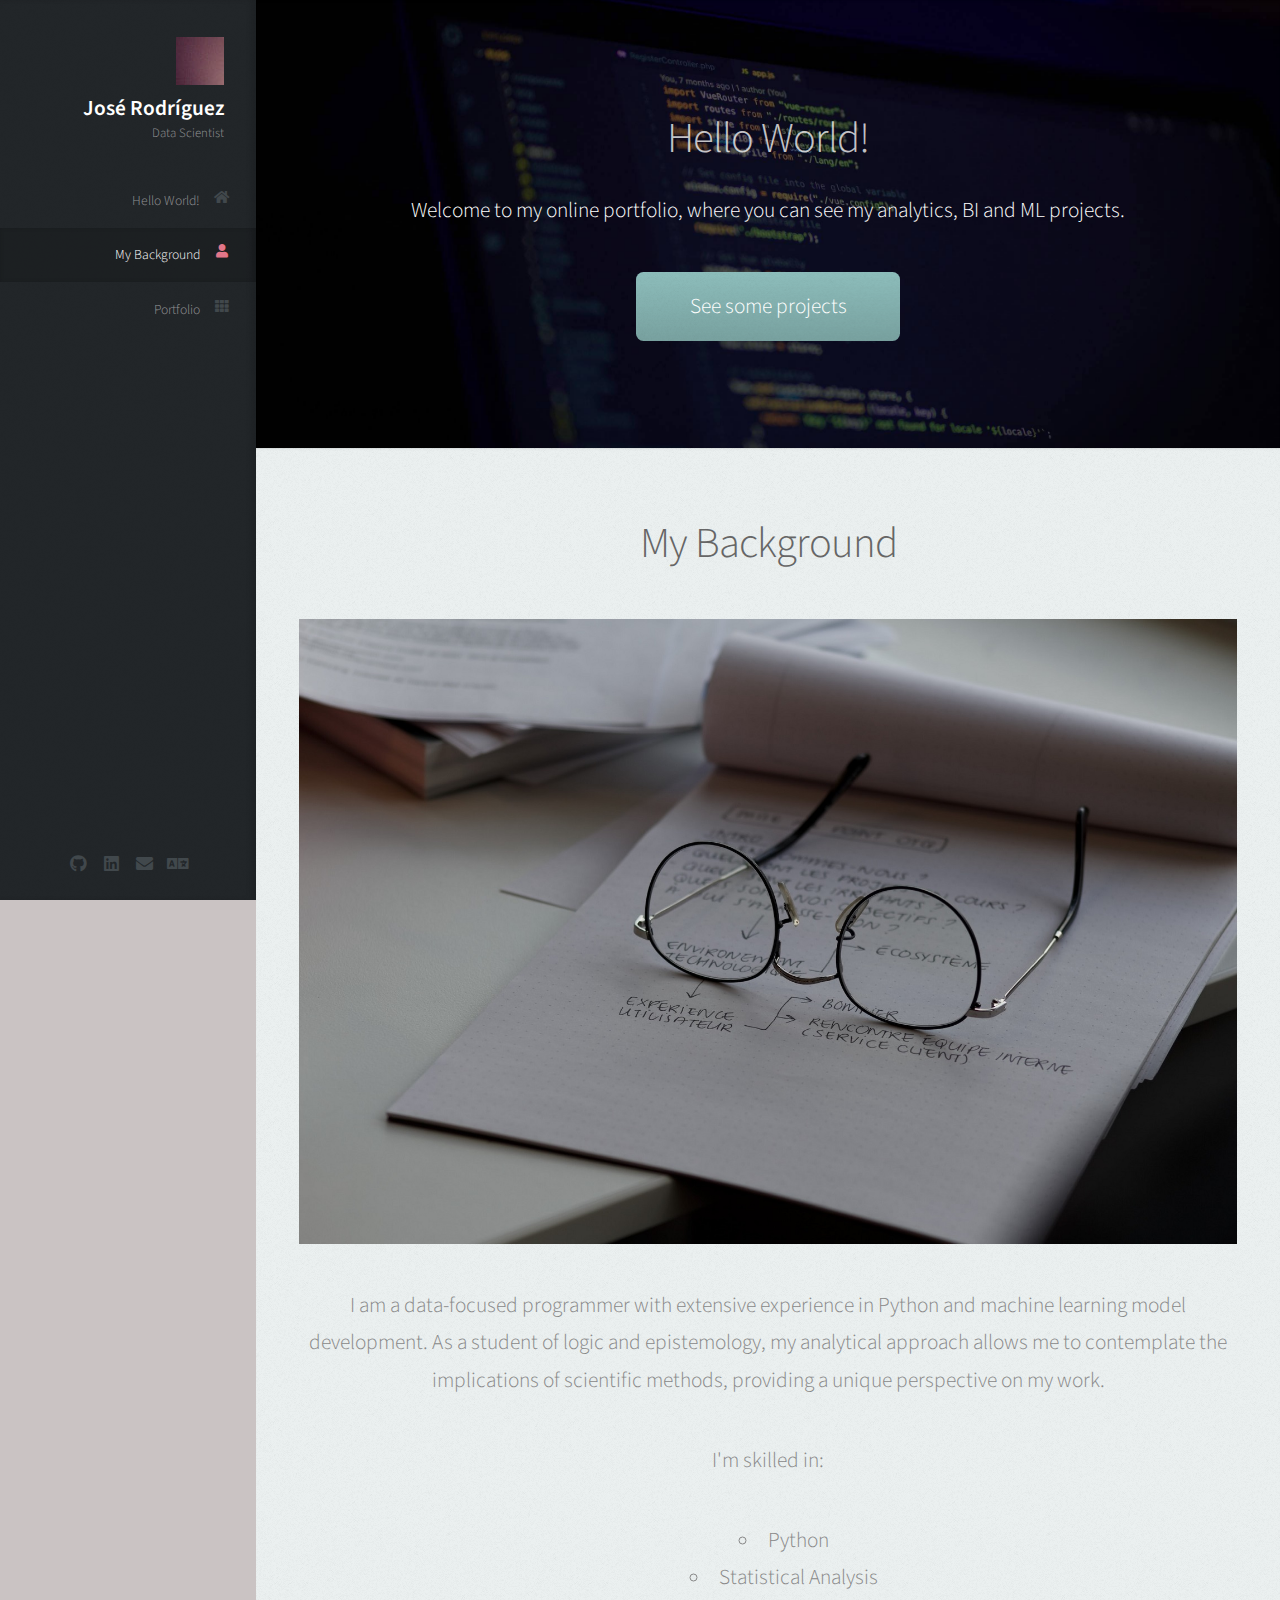
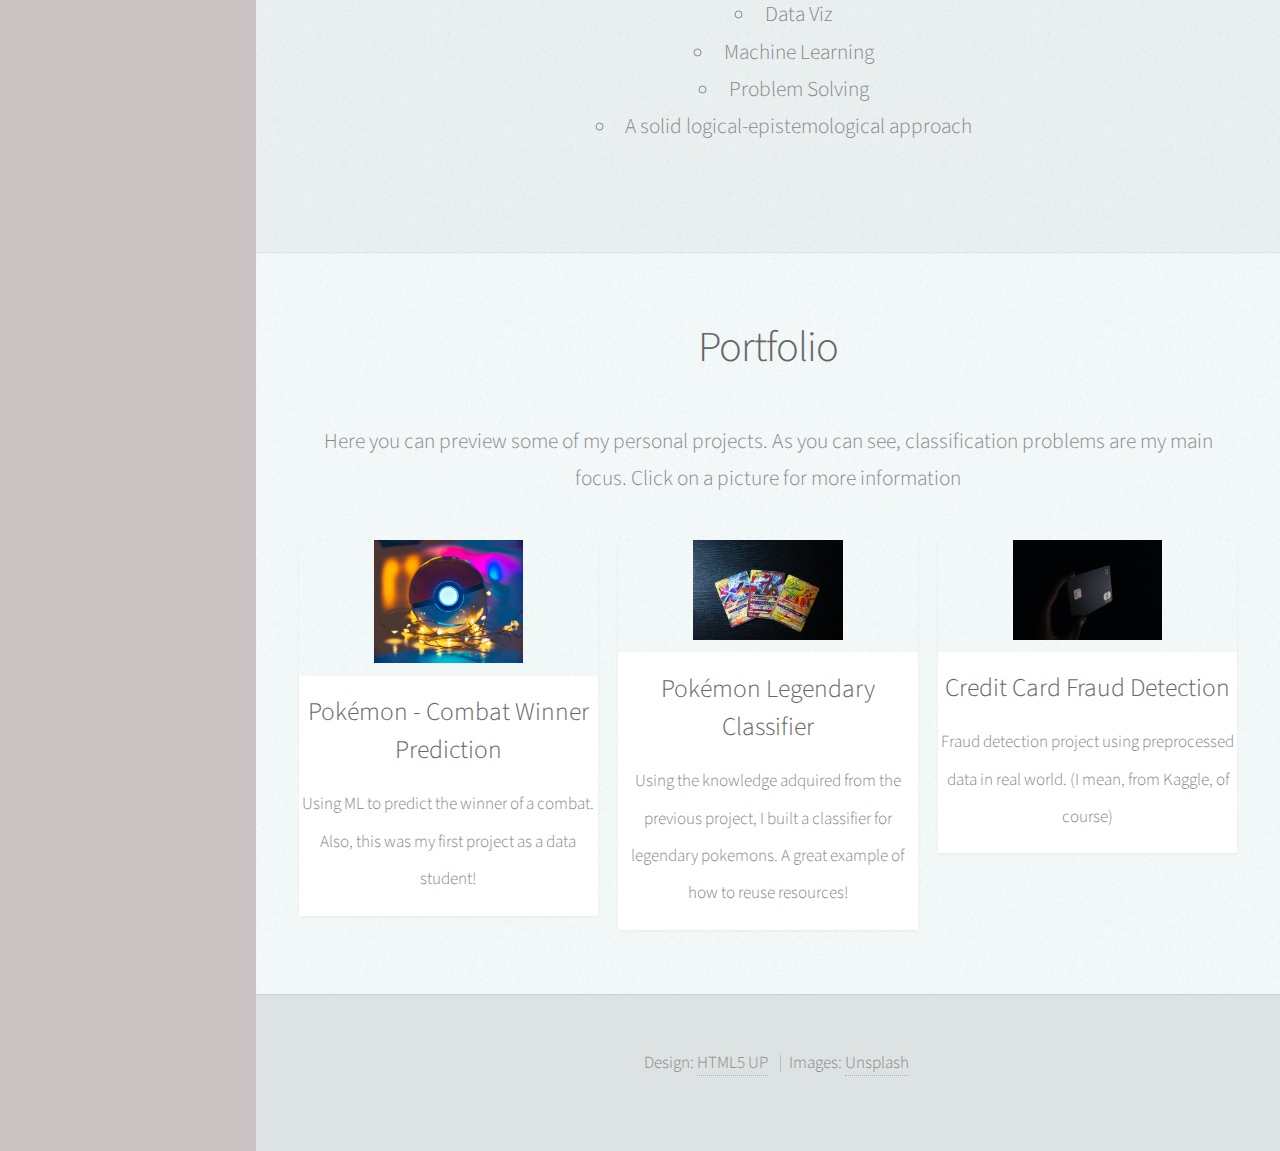
==== commit 513eaaf4: "Add files via upload" ====
--- a/english.html
+++ b/english.html
@@ -77,7 +77,7 @@
 								<h2>My Background</h2>
 							</header>
 
-							<a href="#" class="image featured"><img src="images/pic08.jpg" alt="" /></a>
+							<img class="image featured elemento-a-modificar" src="images/pic08.jpg" alt="" /></a>
 
 							<p>I am a data-focused programmer with extensive experience in Python and machine learning model development. As a student of logic and epistemology, my analytical approach allows me to contemplate the implications of scientific methods, providing a unique perspective on my work.</p>
 							<p>I'm skilled in:</p>
